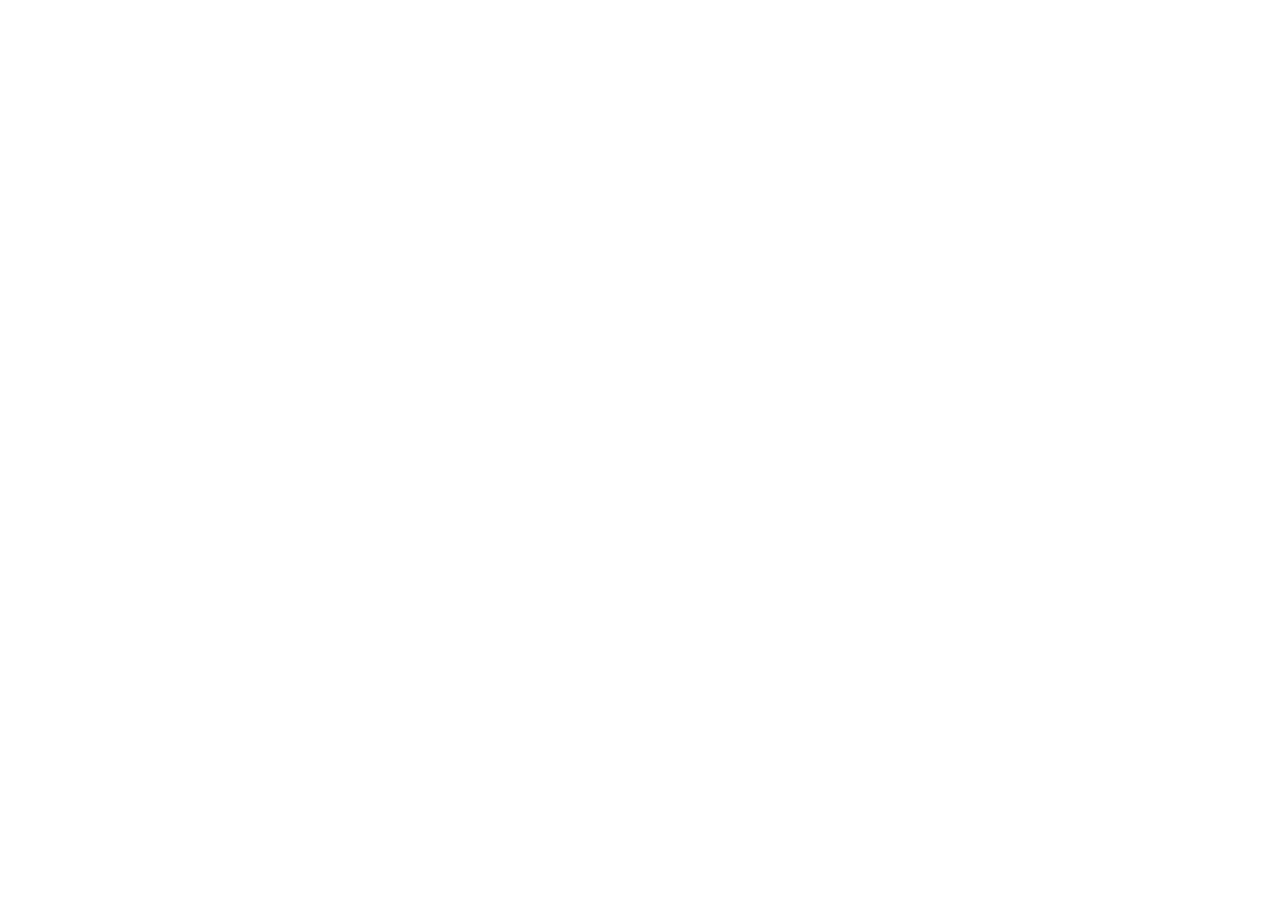
==== index.html @ 200fdb15 "Merge pull request #2 from Victoritalo/master Master" ====
<!DOCTYPE html>
<html lang="pt-br">
  <head>
    <meta charset="UTF-8" />
    <meta http-equiv="X-UA-Compatible" content="IE=edge" />
    <meta name="viewport" content="width=device-width, initial-scale=1.0" />
    <link rel="stylesheet" href="./style/reset.css" />
    <link rel="stylesheet" href="/style/style.css" />
    <title>Currículo Digital</title>
  </head>
  <body>
    <main>
       
    </main>
  </body>
</html>
---- style/style.css ----
@import url('https://fonts.googleapis.com/css2?family=Montserrat:wght@500&family=Plus+Jakarta+Sans:wght@200;600&display=swap');

:root {
    --fontcolorOne: #0b0a33;
    --fontcolorTwo: #7a7d9c;
    --fontcolorThree: #cc0a4d;
    --fontcolorFour: #FFFFFF;
}

body {
    font-family: 'Plus Jakarta Sans', sans-serif;
    font-size: 18px;
}
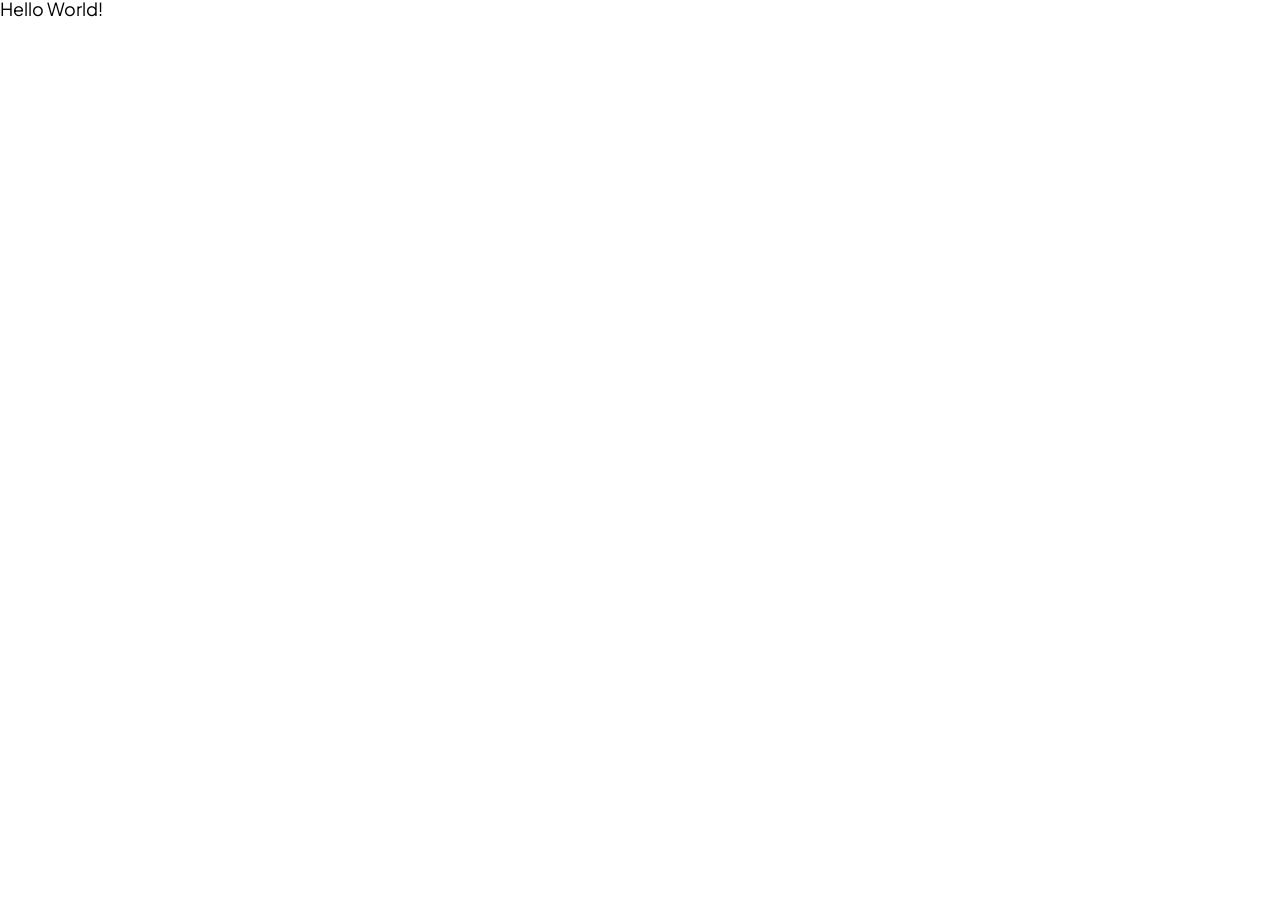
==== commit b35347dc: "ft" ====
--- a/index.html
+++ b/index.html
@@ -10,7 +10,7 @@
   </head>
   <body>
     <main>
-       
+       <h1>Hello World!</h1>
     </main>
   </body>
 </html>
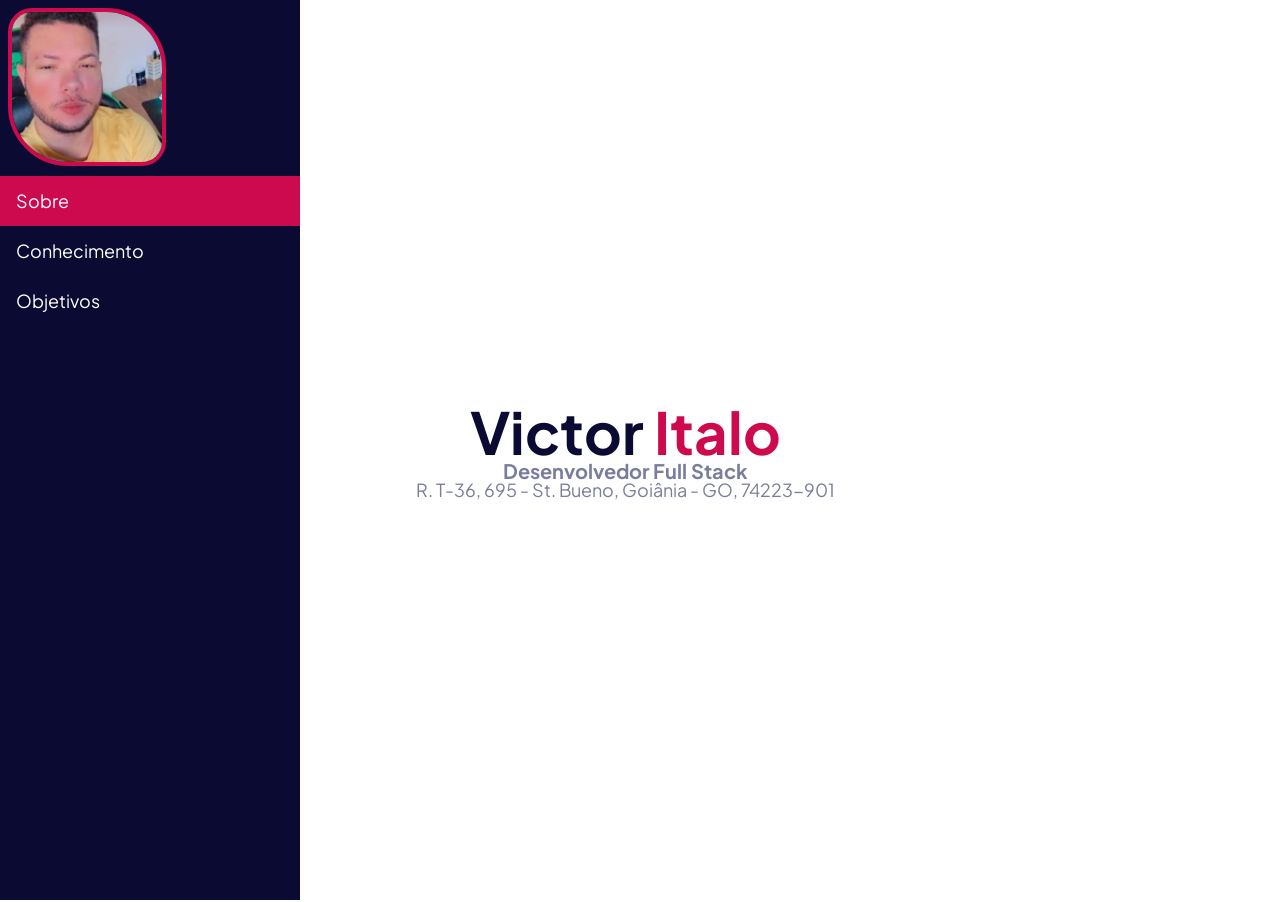
==== commit f11f1434: "feat responsive nav and variable colors" ====
--- a/index.html
+++ b/index.html
@@ -10,7 +10,51 @@
   </head>
   <body>
     <main>
-       <h1>Hello World!</h1>
+    
+        <section class="sidebar">
+          <img src="/assets/images/myself.jpg" alt="" />
+          <nav>
+            <ul>
+                <li>
+                  <a class="active" href="#">Sobre</a>
+                </li>
+                <li>
+                  <a href="#">Conhecimento</a>
+                </li>
+                <li>
+                  <a href="#">Objetivos</a>
+                </li>
+              </ul>
+          </nav>
+        </section>
+
+        <section class="content">
+          <div>
+                <h1>
+                    Victor <span class="span-h1">Italo</span>
+                </h1>
+                <h2>
+                    Desenvolvedor Full Stack
+                </h2>
+                <p>
+                    R. T-36, 695 - St. Bueno, Goiânia - GO, 74223-901
+                </p>
+          </div>
+              <div class="navi2">
+                <ul>
+                    <li>
+                      <!-- <a href="">
+                        <img src="/assets/svg/icons8-linkedin-2.svg" alt=""
+                      /></a> -->
+                  </ul>
+              </div>
+            
+          </div>
+        </section>
+
     </main>
+    <footer>
+        <!-- <small>&#xA9;All rights reserved Victor Italo</small> -->
+    </footer>
   </body>
 </html>
--- a/style/style.css
+++ b/style/style.css
@@ -9,6 +9,117 @@
 
 body {
     font-family: 'Plus Jakarta Sans', sans-serif;
+    color: var(--fontcolorFour);
     font-size: 18px;
 }
+main {
+    display: flex;
+}
+.sidebar img {
+    margin: .5rem;
+    height: 150px;
+    width: 150px;
+    border-radius: 24px 60px;
+    border: solid 4px var(--fontcolorThree);
+}
+.sidebar {
+    /* margin: 0; */
+    /* padding: 0; */
+    width: 300px;
+    background-color: var(--fontcolorOne);
+    position: fixed; /*fixed maybe*/
+    height: 100%; /*100vh*/
+    overflow: auto;
+}
 
+.sidebar a {
+    display: block;
+    color: var(--fontcolorFour);
+    padding: 1rem;
+    text-decoration: none;
+}
+
+.sidebar a.active {
+    background-color: var(--fontcolorThree);
+    color: var(--fontcolorFour);
+}
+
+.sidebar a:hover:not(.active) {
+    background-color: var(--fontcolorTwo);
+    color: var(--fontcolorFour);
+}
+
+section.content {
+    display: flex;
+    justify-content: center;
+    align-items: center;
+    position: relative;
+    margin-left: 400px;
+    padding: 1px 16px;
+    height: 100vh;/*checkout responsive in next review*/
+    text-align: center;
+}
+
+section.content h1 {
+    color: var(--fontcolorOne);
+    font-size: 58px;
+    font-weight: bold; 
+}
+.span-h1 {
+    color: #cc0a4d;
+}
+
+section.content h2 {
+    font-size: 20px;
+    color: var(--fontcolorTwo);
+    font-weight: bold;
+}
+section.content p {
+    color: var(--fontcolorTwo);
+}
+
+
+@media screen and (max-width: 768px) {
+    body {
+        font-size: 17px;
+    }
+    main {
+        display: block;
+    }
+    .sidebar img {
+        display: none;
+    }
+    .sidebar {
+        width: 100%;
+        height: auto;
+        position: relative;
+    }
+    .sidebar ul, li {
+        display: flex;
+        justify-content: space-around;
+        /* overflow: hidden; */
+    }
+    section.content {
+        margin-left: 0;
+    }
+}
+
+@media screen and (max-width: 618px) {
+    body {
+        font-size: 17px;
+    }
+    .sidebar {
+        width: 100%;
+        height: auto;
+        position: relative;
+        
+    }
+    .sidebar ul, li {
+        display: block;
+        justify-content: space-around;
+        text-align: center;
+    }
+    section.content {
+        margin-left: 0;
+    }
+}
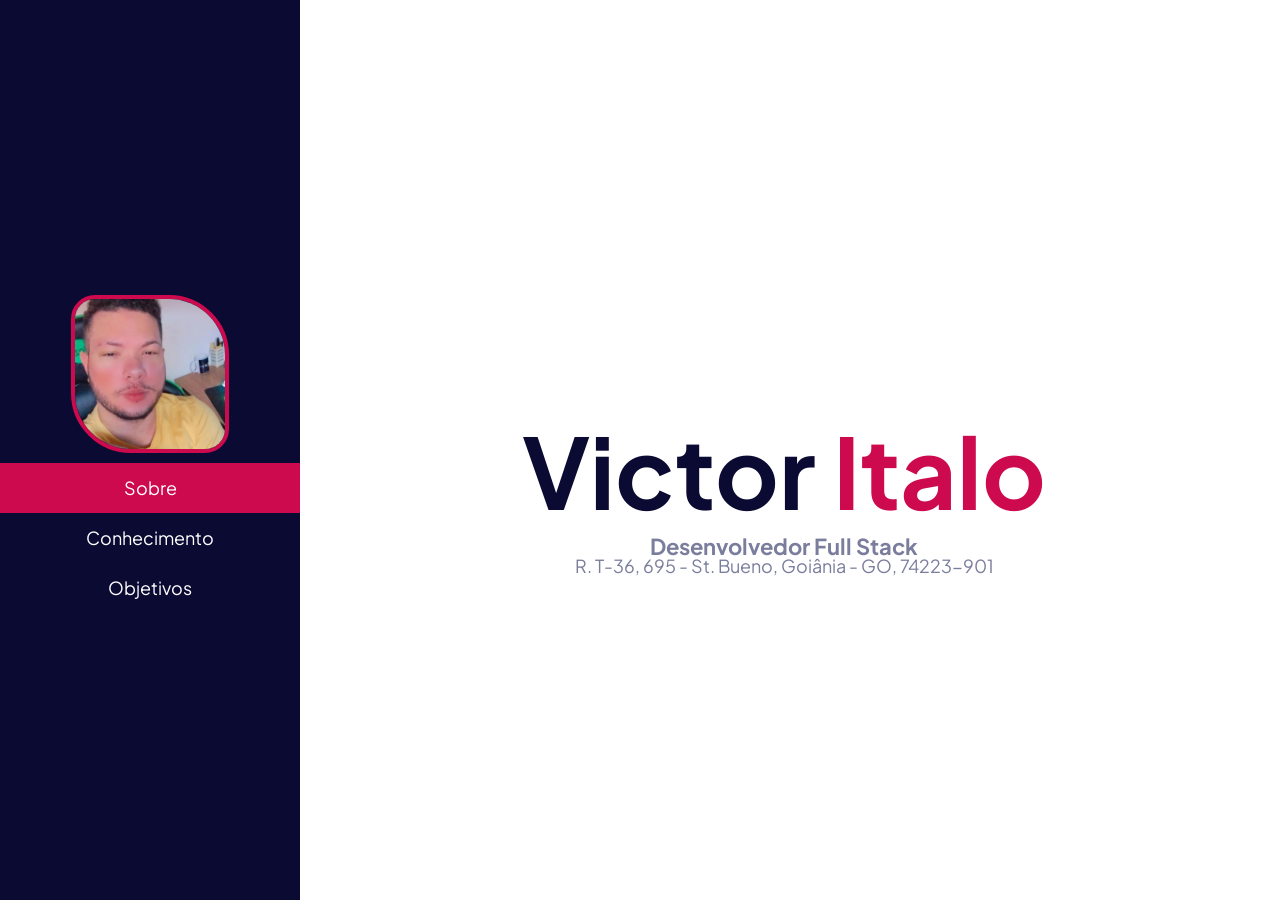
==== commit 2487ce43: "feat responsive aside menu" ====
--- a/index.html
+++ b/index.html
@@ -12,24 +12,27 @@
     <main>
     
         <section class="sidebar">
-          <img src="/assets/images/myself.jpg" alt="" />
-          <nav>
-            <ul>
-                <li>
-                  <a class="active" href="#">Sobre</a>
-                </li>
-                <li>
-                  <a href="#">Conhecimento</a>
-                </li>
-                <li>
-                  <a href="#">Objetivos</a>
-                </li>
-              </ul>
-          </nav>
+          <div class="insidebarbox">
+            <img src="/assets/images/myself.jpg" alt="Victor's profile picture" />
+            <nav>
+              <ul>
+                  <li>
+                    <a class="active" href="#">Sobre</a>
+                  </li>
+                  <li>
+                    <a href="#">Conhecimento</a>
+                  </li>
+                  <li>
+                    <a href="#">Objetivos</a>
+                  </li>
+                </ul>
+            </nav>
+          </div>
         </section>
 
         <section class="content">
-          <div>
+          <div class="divcontent">
+            <img src="/assets/images/myself.jpg" alt="Victor's profile picture" />
                 <h1>
                     Victor <span class="span-h1">Italo</span>
                 </h1>
--- a/style/style.css
+++ b/style/style.css
@@ -11,6 +11,7 @@
     font-family: 'Plus Jakarta Sans', sans-serif;
     color: var(--fontcolorFour);
     font-size: 18px;
+    overflow: hidden;
 }
 main {
     display: flex;
@@ -23,15 +24,19 @@
     border: solid 4px var(--fontcolorThree);
 }
 .sidebar {
-    /* margin: 0; */
-    /* padding: 0; */
     width: 300px;
     background-color: var(--fontcolorOne);
-    position: fixed; /*fixed maybe*/
-    height: 100%; /*100vh*/
+    position: fixed;
+    height: 100vh;
     overflow: auto;
+    text-align: center;
+    display: flex;
+    /* justify-content: center; */
+    align-items: center;
 }
-
+.insidebarbox {
+    width: 100%;
+}
 .sidebar a {
     display: block;
     color: var(--fontcolorFour);
@@ -50,27 +55,43 @@
 }
 
 section.content {
-    display: flex;
-    justify-content: center;
-    align-items: center;
-    position: relative;
-    margin-left: 400px;
-    padding: 1px 16px;
-    height: 100vh;/*checkout responsive in next review*/
+    /* display: flex; */
+    /* justify-content: center; */
+    /* align-items: center; */
+    /* position: fixed; */
+    /* margin-left: 30rem; */
+    /* padding: 1px 16px; */
+    margin-top: 45vh;
+    /* text-align: center; */
+
+    margin-left: 18rem;
     text-align: center;
+    /* margin-top: 30%; */
+    width: 100%;
+    height: 50vh;
+    
 }
 
+.divcontent img {
+    display: none;
+    margin: .5rem;
+    height: 150px;
+    width: 150px;
+    border-radius: 24px 60px;
+    border: solid 4px var(--fontcolorThree);
+}
 section.content h1 {
     color: var(--fontcolorOne);
-    font-size: 58px;
-    font-weight: bold; 
+    font-size: 98px;
+    font-weight: bold;
+    margin: 1rem;
 }
 .span-h1 {
     color: #cc0a4d;
 }
 
 section.content h2 {
-    font-size: 20px;
+    font-size: 22px;
     color: var(--fontcolorTwo);
     font-weight: bold;
 }
@@ -78,6 +99,13 @@
     color: var(--fontcolorTwo);
 }
 
+footer {
+    /* Gotta fix footer yet */
+}
+
+footer small {
+    
+}
 
 @media screen and (max-width: 768px) {
     body {
@@ -97,14 +125,48 @@
     .sidebar ul, li {
         display: flex;
         justify-content: space-around;
-        /* overflow: hidden; */
     }
     section.content {
         margin-left: 0;
+        margin-top: 30vh;
+        /* position: fixed; */
+        
+    }
+
+    .divcontent img {
+        display: inline;
+        margin: .5rem;
+        height: 150px;
+        width: 150px;
+        border-radius: 24px 60px;
+        border: solid 4px var(--fontcolorThree);
+    }
+
+    section.content h1 {
+        font-size: 58px;
+    }
+    .span-h1 {
+        color: #cc0a4d;
+    }
+    
+    section.content h2 {
+        font-size: 18px;
+        color: var(--fontcolorTwo);
+        font-weight: bold;
+    }
+    section.content p {
+        color: var(--fontcolorTwo);
+        font-size: 15px;
+    }
+
+    footer {
+        bottom: 0;
+        position: absolute;
+        width: 100%;
     }
 }
 
-@media screen and (max-width: 618px) {
+@media screen and (max-width: 518px) {
     body {
         font-size: 17px;
     }
@@ -120,6 +182,11 @@
         text-align: center;
     }
     section.content {
-        margin-left: 0;
+        margin-top: 20vh;
+        /* margin-left: 0; */
+    }
+
+    .divcontent img {
+        display: none;
     }
 }
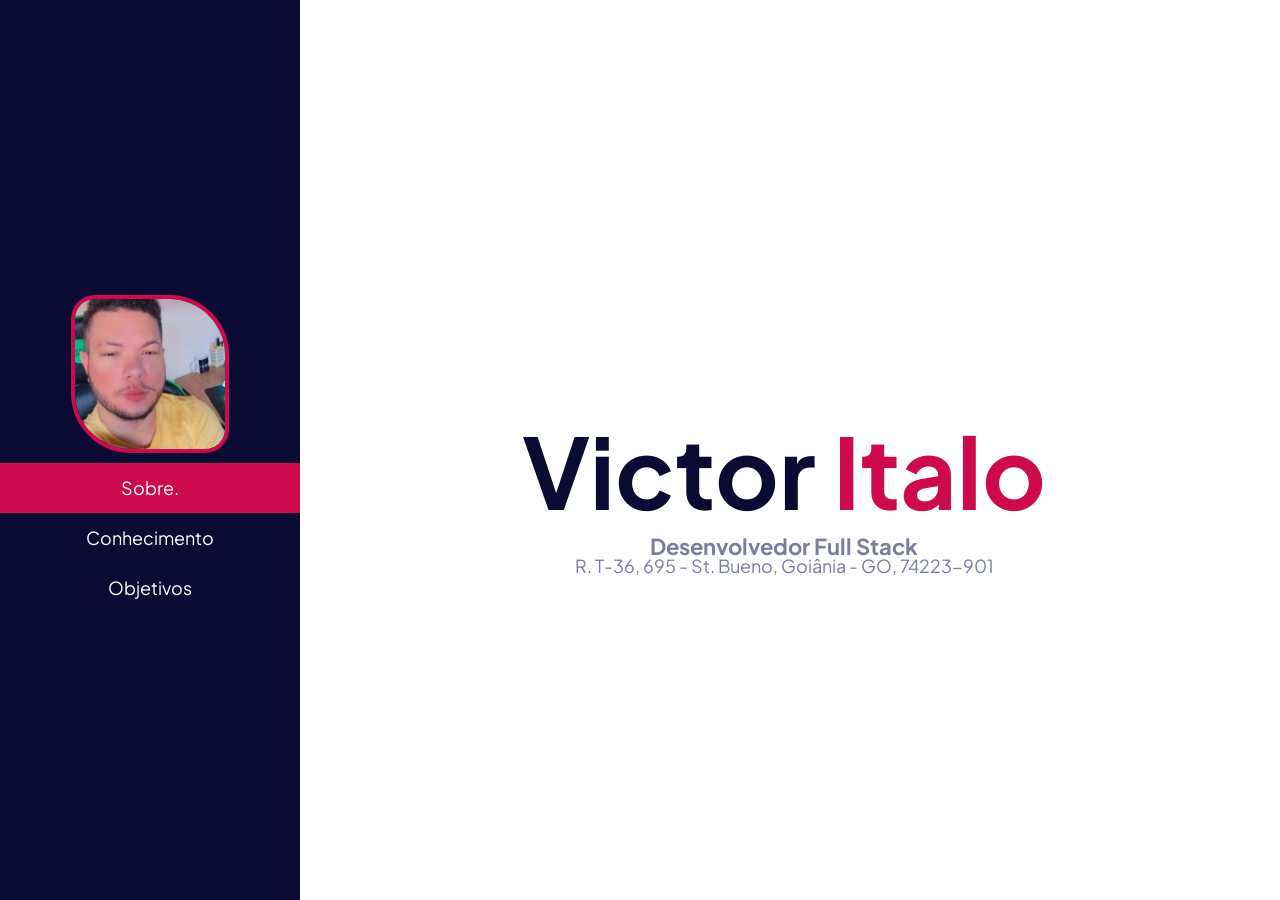
==== commit a09e3eb1: "test commit" ====
--- a/index.html
+++ b/index.html
@@ -17,7 +17,7 @@
             <nav>
               <ul>
                   <li>
-                    <a class="active" href="#">Sobre</a>
+                    <a class="active" href="#">Sobre.</a>
                   </li>
                   <li>
                     <a href="#">Conhecimento</a>
--- a/style/style.css
+++ b/style/style.css
@@ -55,21 +55,11 @@
 }
 
 section.content {
-    /* display: flex; */
-    /* justify-content: center; */
-    /* align-items: center; */
-    /* position: fixed; */
-    /* margin-left: 30rem; */
-    /* padding: 1px 16px; */
     margin-top: 45vh;
-    /* text-align: center; */
-
     margin-left: 18rem;
     text-align: center;
-    /* margin-top: 30%; */
     width: 100%;
     height: 50vh;
-    
 }
 
 .divcontent img {
@@ -145,17 +135,11 @@
     section.content h1 {
         font-size: 58px;
     }
-    .span-h1 {
-        color: #cc0a4d;
-    }
     
     section.content h2 {
         font-size: 18px;
-        color: var(--fontcolorTwo);
-        font-weight: bold;
     }
     section.content p {
-        color: var(--fontcolorTwo);
         font-size: 15px;
     }
 
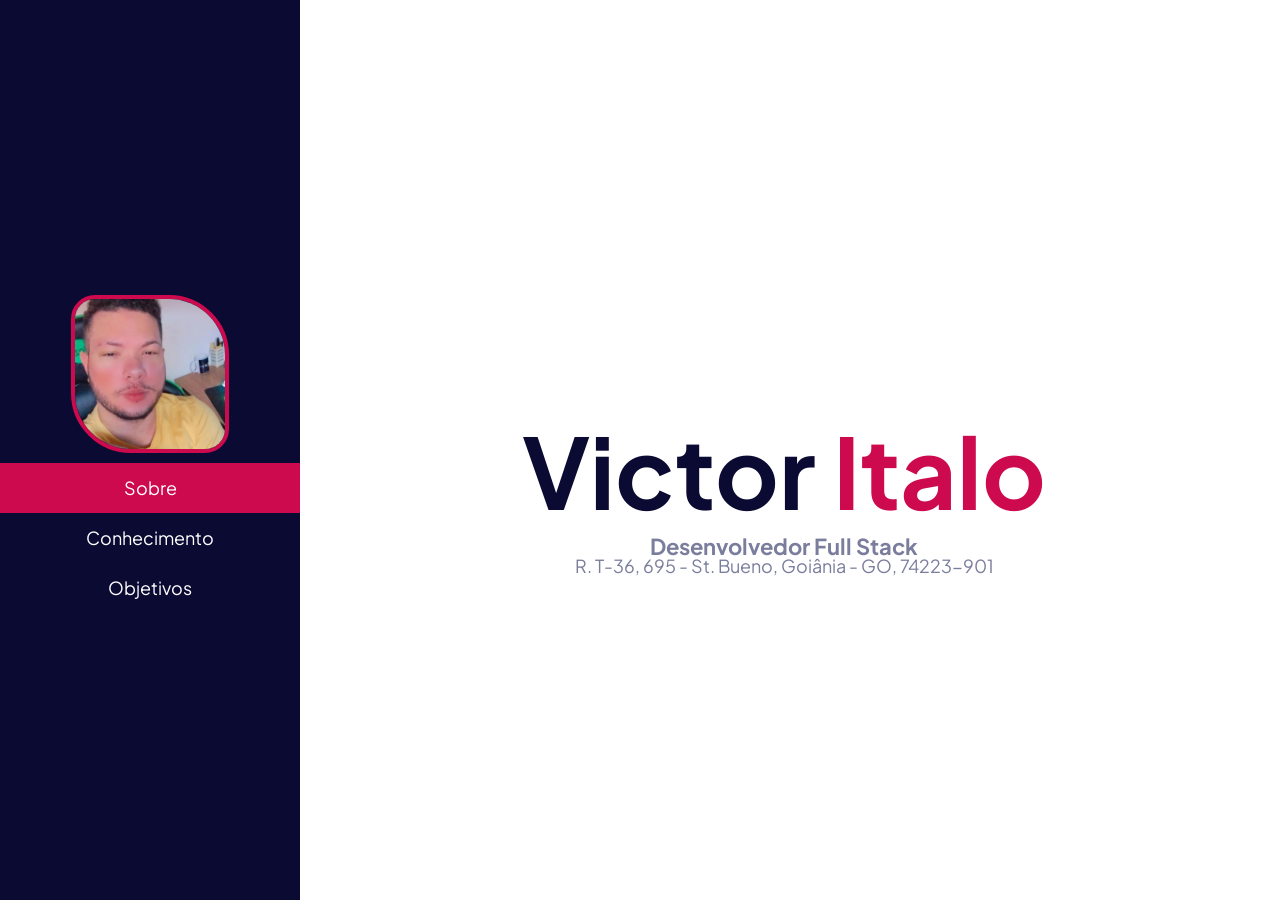
==== commit 639dc396: "Update index.html" ====
--- a/index.html
+++ b/index.html
@@ -17,7 +17,7 @@
             <nav>
               <ul>
                   <li>
-                    <a class="active" href="#">Sobre.</a>
+                    <a class="active" href="#">Sobre</a>
                   </li>
                   <li>
                     <a href="#">Conhecimento</a>
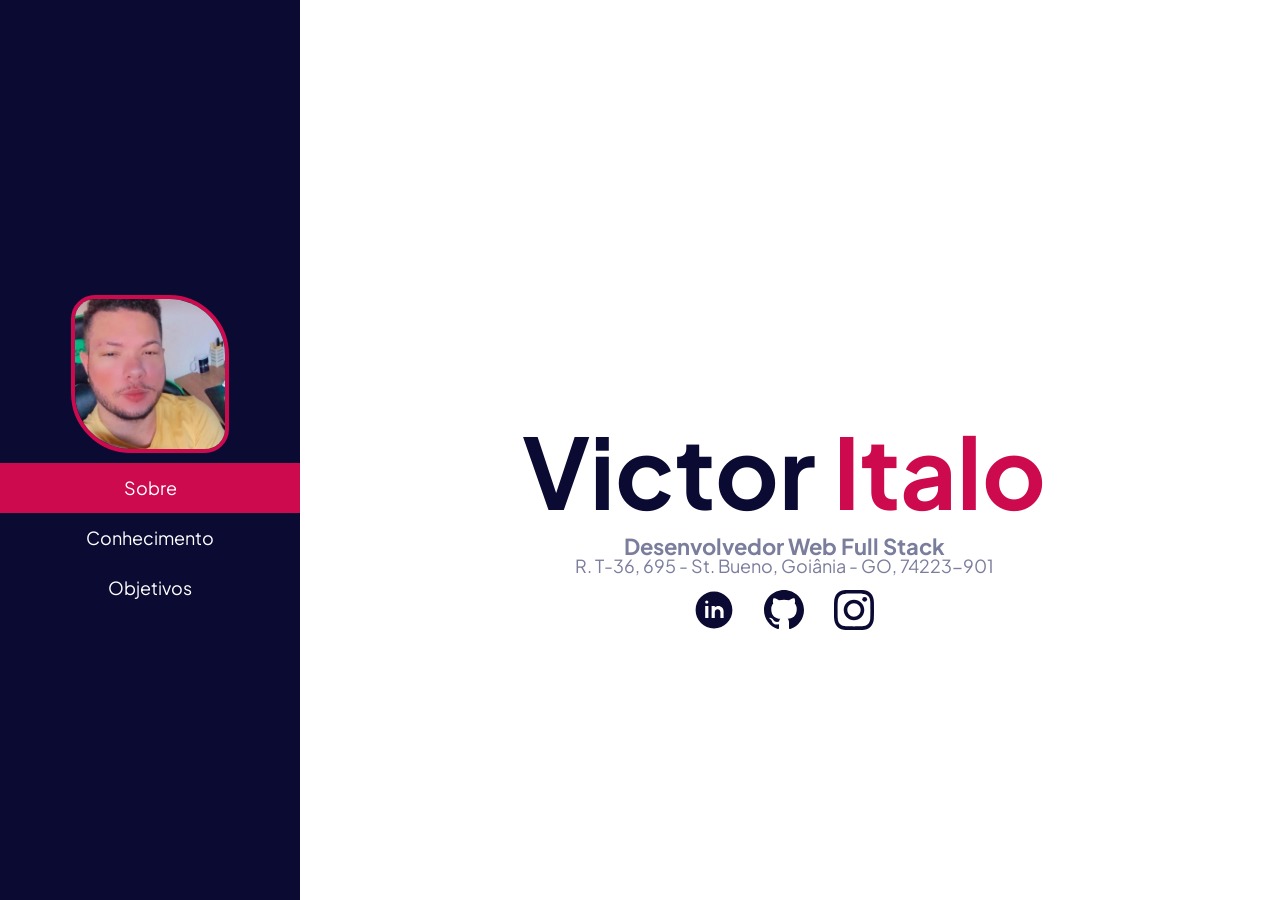
==== commit e1e55b68: "feat add favicon & social links" ====
--- a/index.html
+++ b/index.html
@@ -4,6 +4,7 @@
     <meta charset="UTF-8" />
     <meta http-equiv="X-UA-Compatible" content="IE=edge" />
     <meta name="viewport" content="width=device-width, initial-scale=1.0" />
+    <link rel="shortcut icon" href="/assets/images/icons8-resume-32.png" type="image/x-icon">
     <link rel="stylesheet" href="./style/reset.css" />
     <link rel="stylesheet" href="/style/style.css" />
     <title>Currículo Digital</title>
@@ -17,13 +18,13 @@
             <nav>
               <ul>
                   <li>
-                    <a class="active" href="#">Sobre</a>
+                    <a class="active" href="index.html">Sobre</a>
                   </li>
                   <li>
-                    <a href="#">Conhecimento</a>
+                    <a href="conhecimento.html">Conhecimento</a>
                   </li>
                   <li>
-                    <a href="#">Objetivos</a>
+                    <a href="objetivos.html">Objetivos</a>
                   </li>
                 </ul>
             </nav>
@@ -37,18 +38,25 @@
                     Victor <span class="span-h1">Italo</span>
                 </h1>
                 <h2>
-                    Desenvolvedor Full Stack
+                    Desenvolvedor Web Full Stack
                 </h2>
                 <p>
                     R. T-36, 695 - St. Bueno, Goiânia - GO, 74223-901
                 </p>
           </div>
-              <div class="navi2">
+              <div class="navi2icons">
                 <ul>
                     <li>
-                      <!-- <a href="">
-                        <img src="/assets/svg/icons8-linkedin-2.svg" alt=""
-                      /></a> -->
+                      <a href="https://www.linkedin.com/in/victoritalo/" target="_blank"><img src="/assets/svg/icons8-linkedin-circled.svg" alt=""/></a>
+                    </li>
+
+                    <li>
+                      <a href="https://github.com/Victoritalo" target="_blank"><img src="/assets/svg/iconmonstr-github-1.svg" alt=""/></a>
+                    </li>
+
+                    <li>
+                      <a href="https://www.instagram.com/victoritalo.dev/"  target="_blank"><img src="/assets/svg/instagram.svg" alt=""/></a>
+                    </li>
                   </ul>
               </div>
             
--- a/style/style.css
+++ b/style/style.css
@@ -1,176 +1,238 @@
-@import url('https://fonts.googleapis.com/css2?family=Montserrat:wght@500&family=Plus+Jakarta+Sans:wght@200;600&display=swap');
+@import url("https://fonts.googleapis.com/css2?family=Montserrat:wght@500&family=Plus+Jakarta+Sans:wght@200;600&display=swap");
 
 :root {
-    --fontcolorOne: #0b0a33;
-    --fontcolorTwo: #7a7d9c;
-    --fontcolorThree: #cc0a4d;
-    --fontcolorFour: #FFFFFF;
+  --fontcolorOne: #0b0a33;
+  --fontcolorTwo: #7a7d9c;
+  --fontcolorThree: #cc0a4d;
+  --fontcolorFour: #ffffff;
 }
 
 body {
-    font-family: 'Plus Jakarta Sans', sans-serif;
-    color: var(--fontcolorFour);
-    font-size: 18px;
-    overflow: hidden;
+  font-family: "Plus Jakarta Sans", sans-serif;
+  color: var(--fontcolorFour);
+  font-size: 18px;
+  overflow: hidden;
 }
 main {
+  display: flex;
+}
+.sidebar img {
+  margin: 0.5rem;
+  height: 150px;
+  width: 150px;
+  border-radius: 24px 60px;
+  border: solid 4px var(--fontcolorThree);
+}
+.sidebar {
+  width: 300px;
+  background-color: var(--fontcolorOne);
+  position: fixed;
+  height: 100vh;
+  overflow: auto;
+  text-align: center;
+  display: flex;
+  align-items: center;
+}
+.insidebarbox {
+  width: 100%;
+}
+.sidebar a {
+  display: block;
+  color: var(--fontcolorFour);
+  padding: 1rem;
+  text-decoration: none;
+}
+
+.sidebar a.active {
+  background-color: var(--fontcolorThree);
+  color: var(--fontcolorFour);
+}
+
+.sidebar a:hover:not(.active) {
+  background-color: var(--fontcolorTwo);
+  color: var(--fontcolorFour);
+}
+
+section.content {
+  margin-top: 45vh;
+  margin-left: 18rem;
+  text-align: center;
+  width: 100%;
+  height: 50vh;
+}
+
+.divcontent img {
+  display: none;
+  margin: 0.5rem;
+  height: 150px;
+  width: 150px;
+  border-radius: 24px 60px;
+  border: solid 4px var(--fontcolorThree);
+}
+section.content h1 {
+  color: var(--fontcolorOne);
+  font-size: 98px;
+  font-weight: bold;
+  margin: 1rem;
+}
+.span-h1 {
+  color: #cc0a4d;
+}
+
+section.content h2 {
+  font-size: 22px;
+  color: var(--fontcolorTwo);
+  font-weight: bold;
+}
+section.content p {
+  color: var(--fontcolorTwo);
+}
+
+.navi2icons ul {
+  display: flex;
+  justify-content: center;
+}
+
+.navi2icons li {
+  padding: 5px;
+  margin: 10px;
+}
+
+@media screen and (max-width: 768px) {
+  body {
+    font-size: 17px;
+  }
+  main {
+    display: block;
+  }
+  .sidebar img {
+    display: none;
+  }
+  .sidebar {
+    width: 100%;
+    height: auto;
+    position: relative;
+  }
+  .sidebar ul,
+  li {
     display: flex;
-}
-.sidebar img {
-    margin: .5rem;
+    justify-content: space-around;
+  }
+  section.content {
+    margin-left: 0;
+    margin-top: 20vh;
+    /* position: fixed; */
+  }
+
+  .divcontent img {
+    display: inline;
+    margin: 0.5rem;
     height: 150px;
     width: 150px;
     border-radius: 24px 60px;
     border: solid 4px var(--fontcolorThree);
-}
-.sidebar {
-    width: 300px;
-    background-color: var(--fontcolorOne);
-    position: fixed;
-    height: 100vh;
-    overflow: auto;
+  }
+
+  section.content h1 {
+    font-size: 58px;
+  }
+
+  section.content h2 {
+    font-size: 18px;
+  }
+  section.content p {
+    font-size: 15px;
+  }
+
+  footer {
+    bottom: 0;
+    position: absolute;
+    width: 100%;
+  }
+}
+
+@media screen and (max-width: 518px) {
+  body {
+    font-size: 17px;
+  }
+  .sidebar {
+    width: 100%;
+    height: auto;
+    position: relative;
+  }
+  .sidebar ul,
+  li {
+    display: block;
+    justify-content: space-around;
     text-align: center;
-    display: flex;
-    /* justify-content: center; */
-    align-items: center;
-}
-.insidebarbox {
-    width: 100%;
-}
-.sidebar a {
-    display: block;
-    color: var(--fontcolorFour);
-    padding: 1rem;
-    text-decoration: none;
-}
-
-.sidebar a.active {
-    background-color: var(--fontcolorThree);
-    color: var(--fontcolorFour);
-}
-
-.sidebar a:hover:not(.active) {
-    background-color: var(--fontcolorTwo);
-    color: var(--fontcolorFour);
-}
-
-section.content {
-    margin-top: 45vh;
-    margin-left: 18rem;
-    text-align: center;
-    width: 100%;
-    height: 50vh;
-}
-
-.divcontent img {
+  }
+  section.content {
+    margin-top: 20vh;
+  }
+
+  .divcontent img {
     display: none;
-    margin: .5rem;
-    height: 150px;
-    width: 150px;
-    border-radius: 24px 60px;
-    border: solid 4px var(--fontcolorThree);
-}
-section.content h1 {
-    color: var(--fontcolorOne);
-    font-size: 98px;
-    font-weight: bold;
-    margin: 1rem;
-}
-.span-h1 {
-    color: #cc0a4d;
-}
-
-section.content h2 {
-    font-size: 22px;
-    color: var(--fontcolorTwo);
-    font-weight: bold;
-}
-section.content p {
-    color: var(--fontcolorTwo);
-}
-
-footer {
-    /* Gotta fix footer yet */
-}
-
-footer small {
-    
-}
-
-@media screen and (max-width: 768px) {
-    body {
-        font-size: 17px;
-    }
-    main {
-        display: block;
-    }
-    .sidebar img {
-        display: none;
-    }
-    .sidebar {
-        width: 100%;
-        height: auto;
-        position: relative;
-    }
-    .sidebar ul, li {
-        display: flex;
-        justify-content: space-around;
-    }
-    section.content {
-        margin-left: 0;
-        margin-top: 30vh;
-        /* position: fixed; */
-        
-    }
-
-    .divcontent img {
-        display: inline;
-        margin: .5rem;
-        height: 150px;
-        width: 150px;
-        border-radius: 24px 60px;
-        border: solid 4px var(--fontcolorThree);
-    }
-
-    section.content h1 {
-        font-size: 58px;
-    }
-    
-    section.content h2 {
-        font-size: 18px;
-    }
-    section.content p {
-        font-size: 15px;
-    }
-
-    footer {
-        bottom: 0;
-        position: absolute;
-        width: 100%;
-    }
-}
-
-@media screen and (max-width: 518px) {
-    body {
-        font-size: 17px;
-    }
-    .sidebar {
-        width: 100%;
-        height: auto;
-        position: relative;
-        
-    }
-    .sidebar ul, li {
-        display: block;
-        justify-content: space-around;
-        text-align: center;
-    }
-    section.content {
-        margin-top: 20vh;
-        /* margin-left: 0; */
-    }
-
-    .divcontent img {
-        display: none;
-    }
-}
+  }
+}
+
+@media screen and (max-width: 340px) {
+  body {
+    font-size: 15px;
+  }
+  section.content h1 {
+    font-size: 48px;
+  }
+  section.content h2 {
+    font-size: 14px;
+  }
+}
+
+@media screen and (max-width: 298px) {
+  section.content h1 {
+    font-size: 38px;
+  }
+  section.content h2 {
+    font-size: 14px;
+  }
+  section.content p {
+    font-size: 13px;
+  }
+
+  .navi2icons li {
+    margin: 5px;
+  }
+  .navi2icons img {
+    width: 25px;
+    height: 25px;
+  }
+}
+
+@media screen and (max-width: 144px) {
+  body {
+    font-size: 10px;
+  }
+
+  section.content h1 {
+    font-size: 25px;
+  }
+  section.content h2 {
+    font-size: 12px;
+  }
+  section.content p {
+    font-size: 11px;
+  }
+
+  .navi2icons li {
+    margin: 1px;
+  }
+  .navi2icons img {
+    width: 18px;
+    height: 18px;
+  }
+}
+
+@media screen and (max-width: 144px) {
+  body {
+    display: none;
+  }
+}
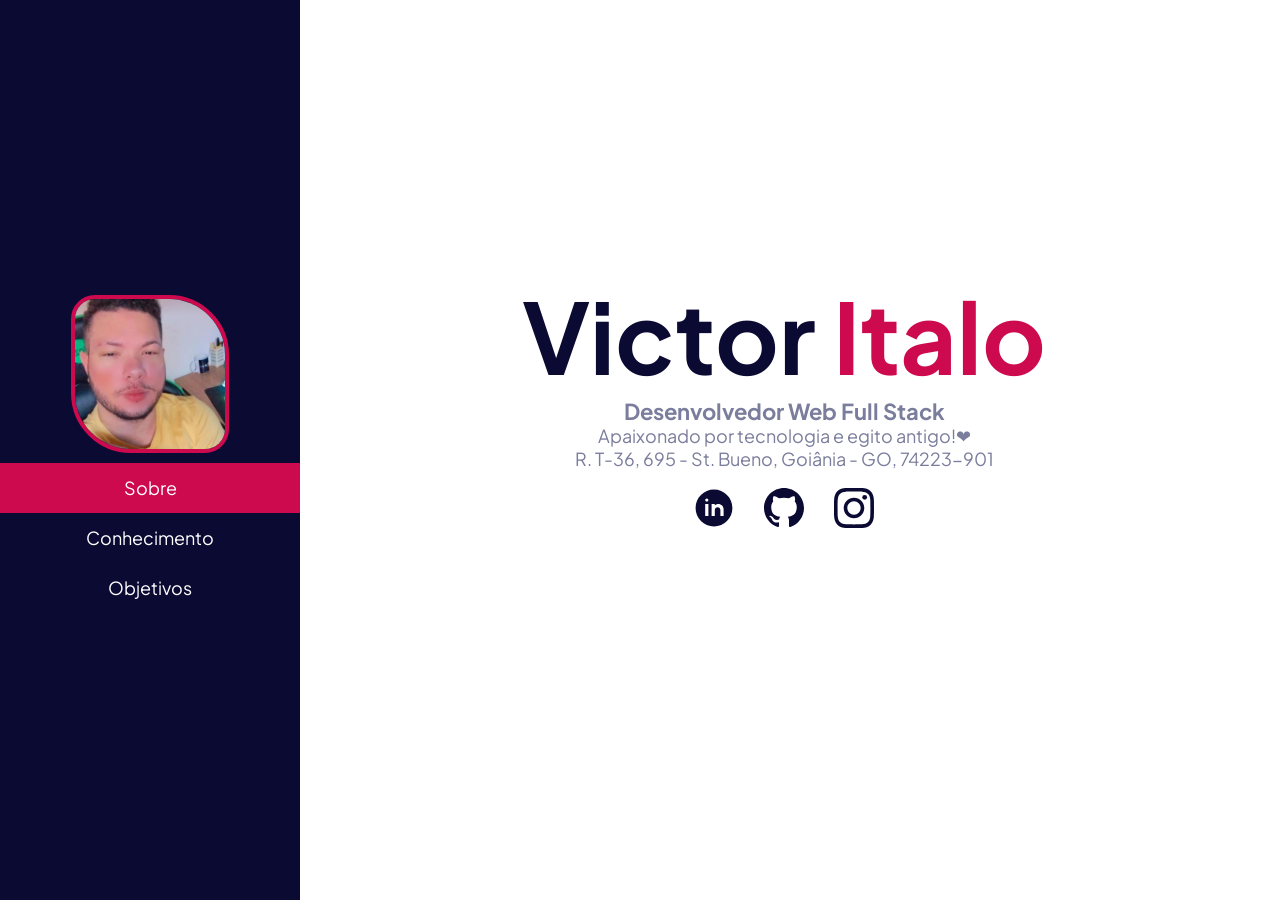
==== commit e5529cb3: "deploy" ====
--- a/index.html
+++ b/index.html
@@ -4,9 +4,9 @@
     <meta charset="UTF-8" />
     <meta http-equiv="X-UA-Compatible" content="IE=edge" />
     <meta name="viewport" content="width=device-width, initial-scale=1.0" />
-    <link rel="shortcut icon" href="/assets/images/icons8-resume-32.png" type="image/x-icon">
+    <link rel="shortcut icon" href="../assets/images/icons8-resume-32.png" type="image/x-icon">
     <link rel="stylesheet" href="./style/reset.css" />
-    <link rel="stylesheet" href="/style/style.css" />
+    <link rel="stylesheet" href="./style/style.css" />
     <title>Currículo Digital</title>
   </head>
   <body>
@@ -14,7 +14,7 @@
     
         <section class="sidebar">
           <div class="insidebarbox">
-            <img src="/assets/images/myself.jpg" alt="Victor's profile picture" />
+            <img src="./assets/images/myself.jpg" alt="Victor's profile picture" />
             <nav>
               <ul>
                   <li>
@@ -33,13 +33,15 @@
 
         <section class="content">
           <div class="divcontent">
-            <img src="/assets/images/myself.jpg" alt="Victor's profile picture" />
                 <h1>
                     Victor <span class="span-h1">Italo</span>
                 </h1>
                 <h2>
                     Desenvolvedor Web Full Stack
                 </h2>
+                <p>
+                  Apaixonado por tecnologia e egito antigo!&#10084;
+                </p>
                 <p>
                     R. T-36, 695 - St. Bueno, Goiânia - GO, 74223-901
                 </p>
@@ -64,8 +66,5 @@
         </section>
 
     </main>
-    <footer>
-        <!-- <small>&#xA9;All rights reserved Victor Italo</small> -->
-    </footer>
   </body>
 </html>
--- a/style/style.css
+++ b/style/style.css
@@ -54,7 +54,7 @@
 }
 
 section.content {
-  margin-top: 45vh;
+  margin-top: 30vh;
   margin-left: 18rem;
   text-align: center;
   width: 100%;
@@ -86,6 +86,7 @@
 }
 section.content p {
   color: var(--fontcolorTwo);
+  margin: 5px;
 }
 
 .navi2icons ul {
@@ -96,6 +97,11 @@
 .navi2icons li {
   padding: 5px;
   margin: 10px;
+}
+@media screen and (max-width: 1012px) {
+  section.content h1 {
+    font-size: 68px;
+  }
 }
 
 @media screen and (max-width: 768px) {
@@ -134,7 +140,7 @@
   }
 
   section.content h1 {
-    font-size: 58px;
+    font-size: 54px;
   }
 
   section.content h2 {
@@ -145,6 +151,7 @@
   }
 
   footer {
+    margin-left: 18rem;
     bottom: 0;
     position: absolute;
     width: 100%;
